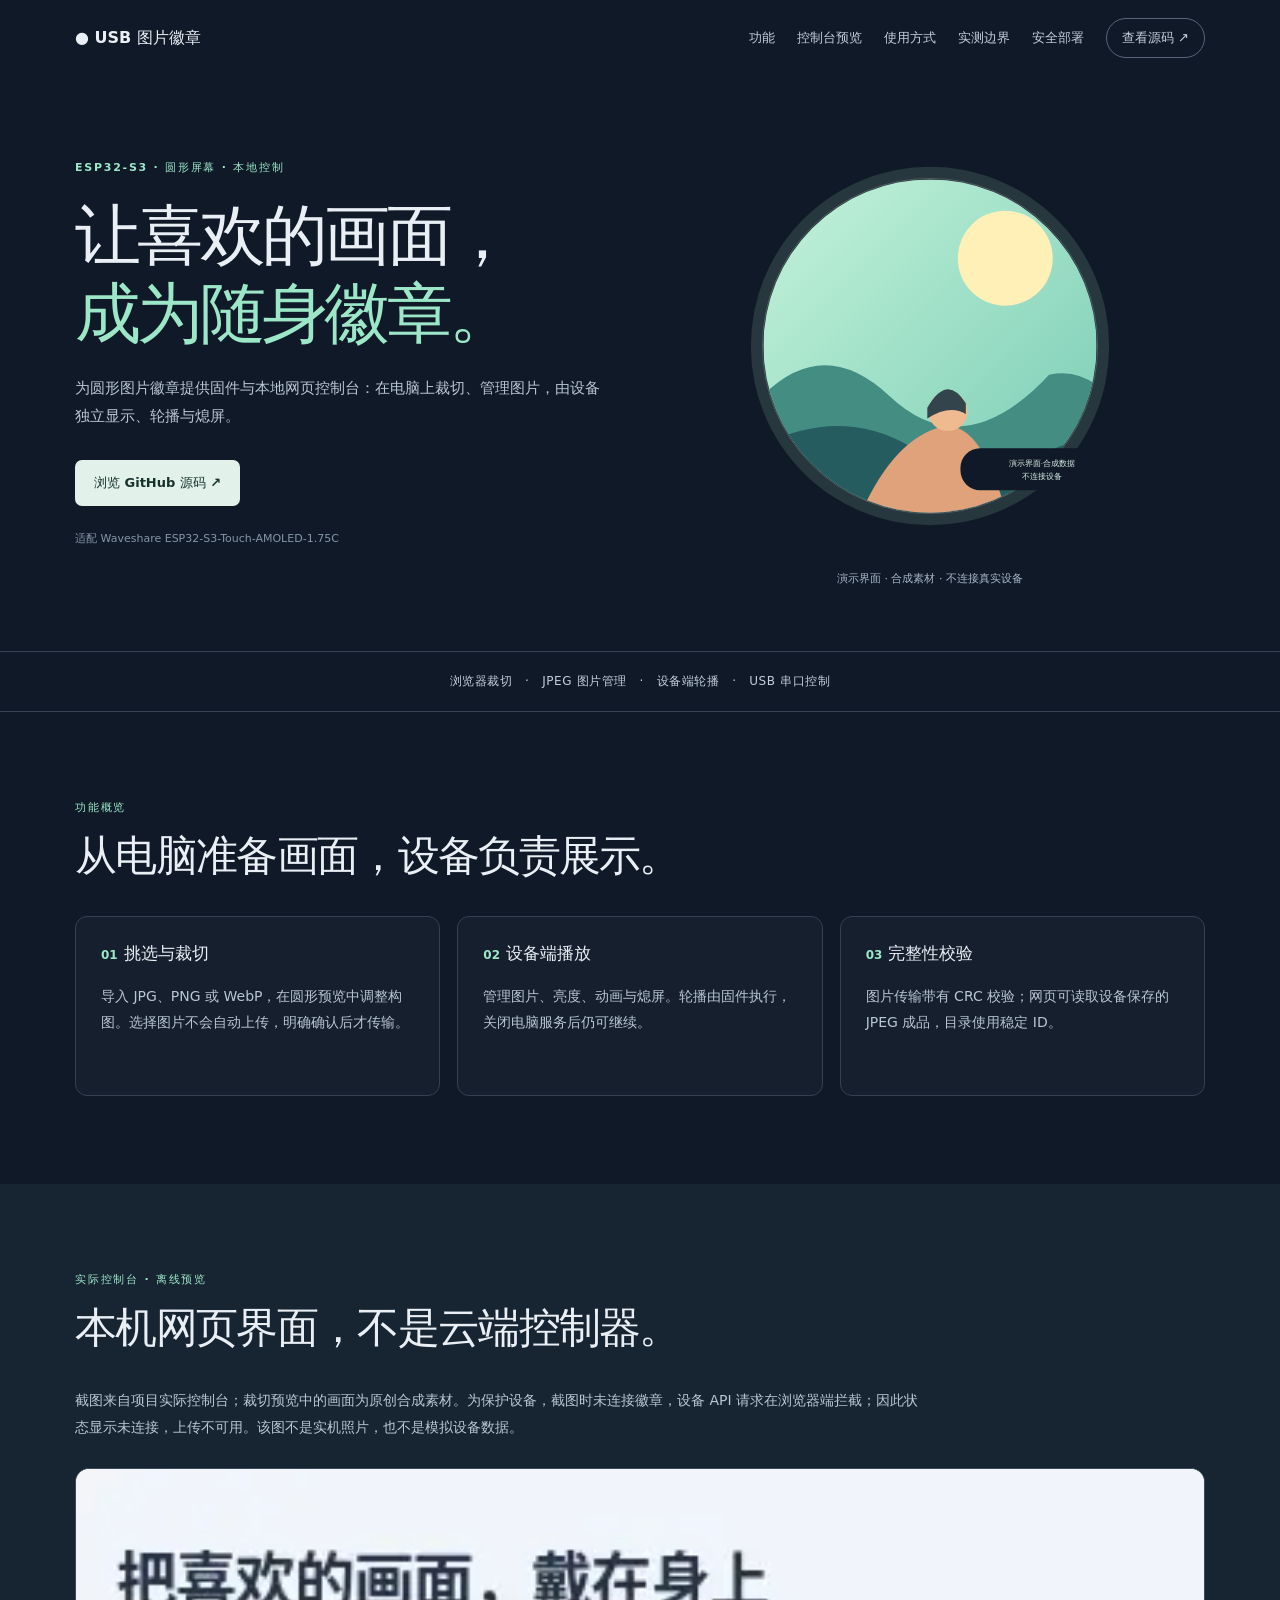
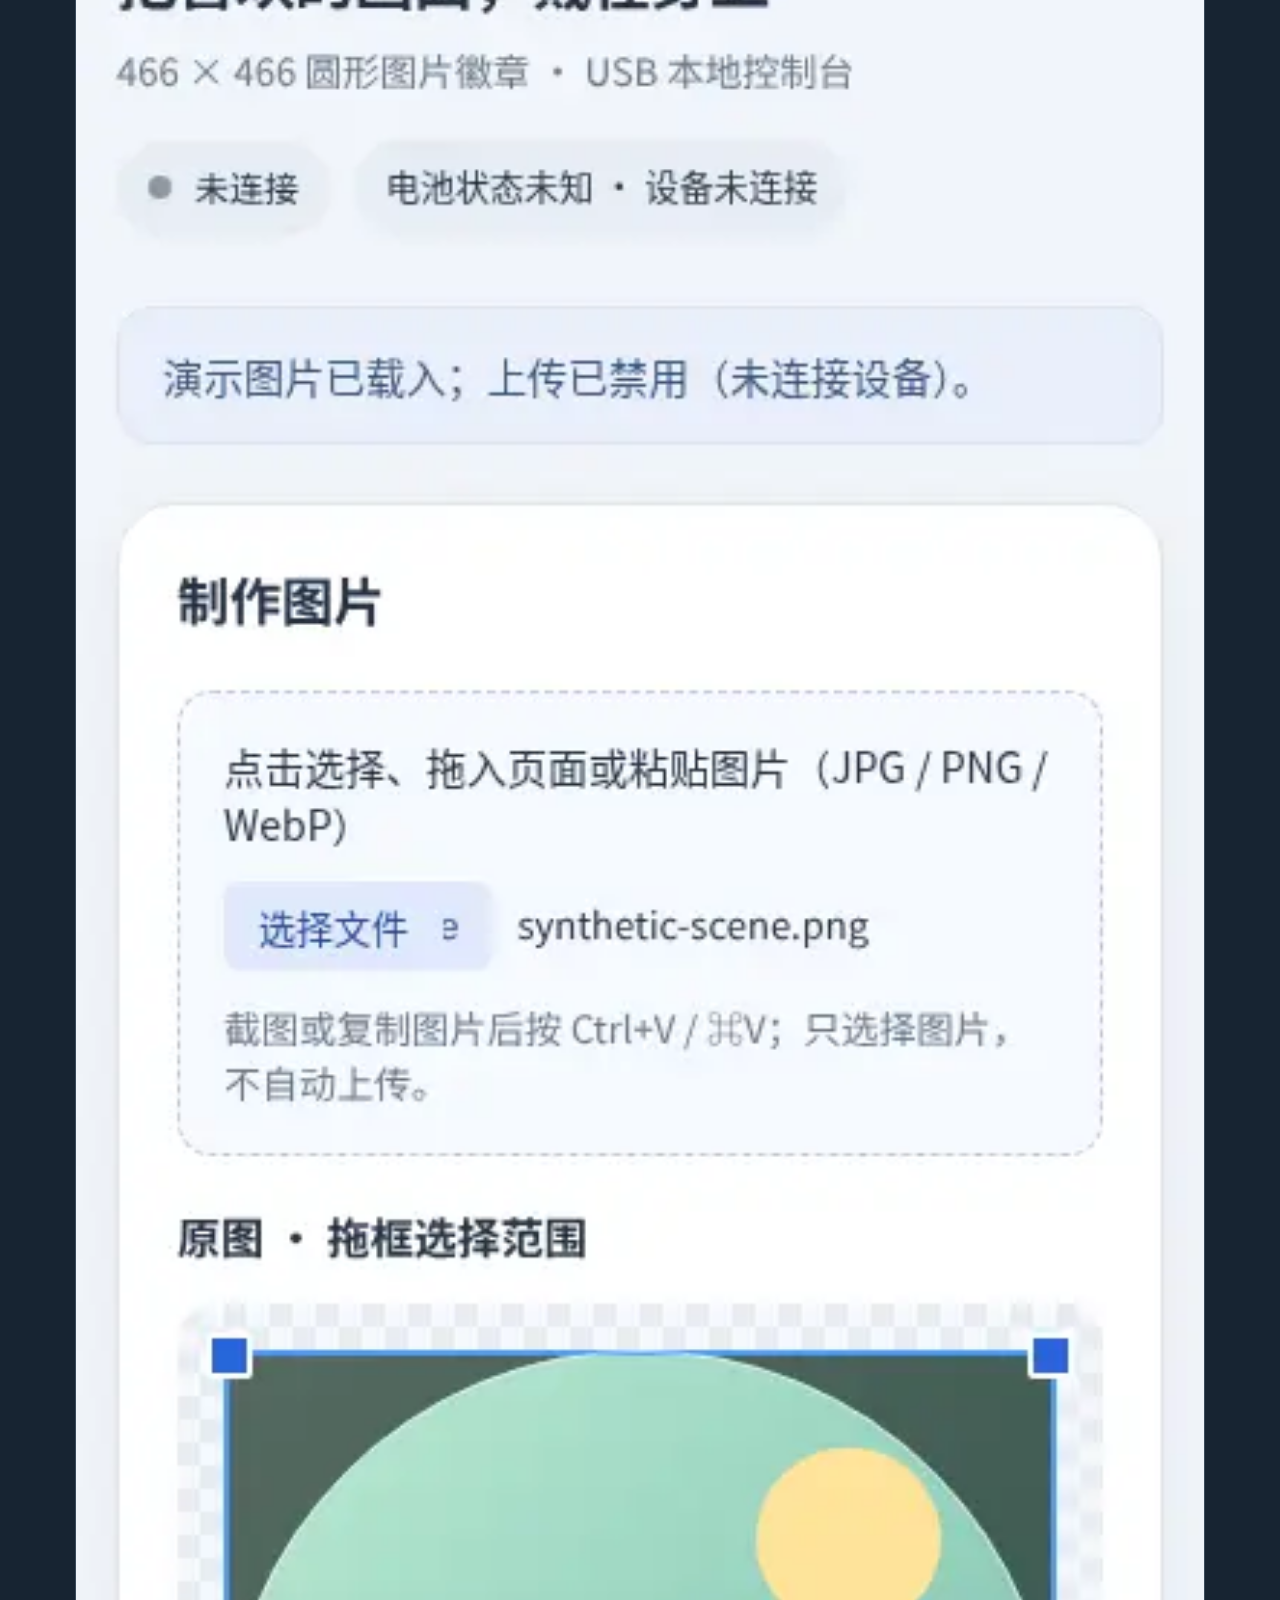
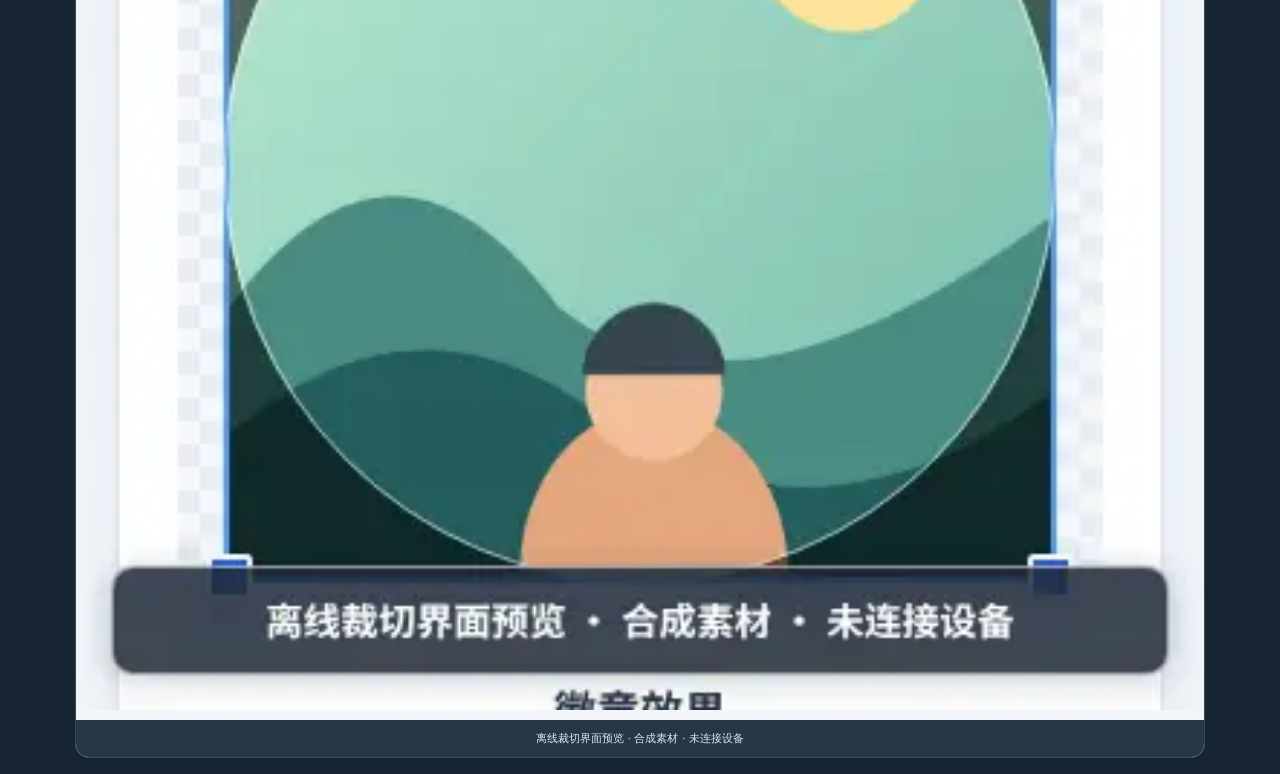
==== docs/index.html @ b83c2988 "发布 JPEG 图片徽章与中文项目主页" ====
<!doctype html>
<html lang="zh-CN">
<head>
  <meta charset="utf-8">
  <meta name="viewport" content="width=device-width, initial-scale=1">
  <meta name="theme-color" content="#101927">
  <meta name="description" content="USB 图片徽章：ESP32-S3 圆形图片徽章固件与本地网页控制台。">
  <title>USB 图片徽章｜本地控制，随身展示</title>
  <link rel="icon" href="assets/showcase.svg" type="image/svg+xml">
  <link rel="stylesheet" href="assets/site.css">
</head>
<body>
  <header class="topbar">
    <a class="brand" href="#top">● USB 图片徽章</a>
    <nav aria-label="主导航">
      <a href="#features">功能</a>
      <a href="#console">控制台预览</a>
      <a href="#how">使用方式</a>
      <a href="#limits">实测边界</a>
      <a href="#safe">安全部署</a>
      <a class="repo-link" href="https://github.com/ocean-sudo/electronic-badge">查看源码 ↗</a>
    </nav>
  </header>

  <main id="top">
    <section class="hero">
      <div class="hero-copy">
        <p class="eyebrow">ESP32-S3 · 圆形屏幕 · 本地控制</p>
        <h1>让喜欢的画面，<br><em>成为随身徽章。</em></h1>
        <p class="lede">为圆形图片徽章提供固件与本地网页控制台：在电脑上裁切、管理图片，由设备独立显示、轮播与熄屏。</p>
        <a class="button" href="https://github.com/ocean-sudo/electronic-badge">浏览 GitHub 源码 ↗</a>
        <p class="fine">适配 Waveshare ESP32-S3-Touch-AMOLED-1.75C</p>
      </div>
      <figure class="hero-art">
        <img src="assets/showcase.svg" alt="原创几何合成插画；演示界面，合成素材，不连接真实设备">
        <figcaption>演示界面 · 合成素材 · 不连接真实设备</figcaption>
      </figure>
    </section>

    <div class="ribbon">浏览器裁切　·　JPEG 图片管理　·　设备端轮播　·　USB 串口控制</div>

    <section class="section" id="features">
      <p class="eyebrow">功能概览</p>
      <h2>从电脑准备画面，设备负责展示。</h2>
      <div class="cards">
        <article>
          <h3><span>01</span> 挑选与裁切</h3>
          <p>导入 JPG、PNG 或 WebP，在圆形预览中调整构图。选择图片不会自动上传，明确确认后才传输。</p>
        </article>
        <article>
          <h3><span>02</span> 设备端播放</h3>
          <p>管理图片、亮度、动画与熄屏。轮播由固件执行，关闭电脑服务后仍可继续。</p>
        </article>
        <article>
          <h3><span>03</span> 完整性校验</h3>
          <p>图片传输带有 CRC 校验；网页可读取设备保存的 JPEG 成品，目录使用稳定 ID。</p>
        </article>
      </div>
    </section>

    <section class="section console-section" id="console">
      <p class="eyebrow">实际控制台 · 离线预览</p>
      <h2>本机网页界面，不是云端控制器。</h2>
      <p class="section-copy">截图来自项目实际控制台；裁切预览中的画面为原创合成素材。为保护设备，截图时未连接徽章，设备 API 请求在浏览器端拦截；因此状态显示未连接，上传不可用。该图不是实机照片，也不是模拟设备数据。</p>
      <figure class="console-shot">
        <picture>
          <source media="(max-width: 620px)" srcset="assets/console-mobile.webp">
          <img src="assets/console-desktop.webp" alt="项目实际网页控制台的合成图片裁切界面；离线演示、未连接设备" loading="lazy">
        </picture>
        <figcaption>离线裁切界面预览 · 合成素材 · 未连接设备</figcaption>
      </figure>
      <div class="shot-links">
        <a href="assets/console-desktop.webp">查看桌面截图</a>
        <a href="assets/console-mobile.webp">查看手机截图</a>
      </div>
    </section>

    <section class="section how" id="how">
      <div>
        <p class="eyebrow">本地运行</p>
        <h2>控制服务在你的电脑上。</h2>
        <p>图片处理与 USB 串口服务只在用户本机运行。GitHub Pages 是静态项目介绍，不连接徽章，也不提供在线控制台。</p>
        <ol>
          <li>安装 Python 依赖并连接 USB</li>
          <li>在本机启动服务并打开网页</li>
          <li>裁切图片，确认后上传到徽章</li>
        </ol>
      </div>
      <figure>
        <img src="assets/architecture.svg" alt="本机浏览器通过 Python USB 串口服务连接图片徽章的结构图" loading="lazy">
        <figcaption>控制链路留在本机；项目介绍页不接入设备。</figcaption>
      </figure>
    </section>

    <section class="section limits" id="limits">
      <p class="eyebrow">实测与边界</p>
      <h2>说明能力，也说明限制。</h2>
      <div class="stats">
        <div><strong>466 × 466</strong><span>JPEG 成品画布</span></div>
        <div><strong>0.85</strong><span>浏览器 Canvas 编码质量参数</span></div>
        <div><strong>228–284 ms</strong><span>42 张自然照片解码路径实测</span></div>
      </div>
      <p>设备用 ESP32-S3 ROM 软件 TJpgDec 解码 JPEG。WebP 输入由浏览器转码，不由设备解码。解码测量含文件读取、CRC 校验及 RGB 转换；会随图片和 I/O 变化，不是性能保证。</p>
    </section>

    <section class="section safe" id="safe">
      <div>
        <p class="eyebrow">安全地开始</p>
        <h2>推荐 AI 辅助部署，<br>而非一键刷机。</h2>
        <p>仓库提供可复制的提示词与手动步骤。先逐条审阅命令；已有设备升级仅写应用分区，保留文件系统和设备设置。</p>
      </div>
      <aside class="safe-card">
        <p>✓ 默认只监听本机回环地址</p>
        <p>✓ 服务没有登录认证，不要公开暴露</p>
        <p>✓ 旧 v1 图片需在升级前导出、备份并转换</p>
        <a href="https://github.com/ocean-sudo/electronic-badge#ai-deployment">查看 AI 部署与迁移说明 →</a>
      </aside>
    </section>
  </main>

  <footer class="footer">
    <a class="brand" href="#top">● USB 图片徽章</a>
    <span>合成演示素材 · 不含设备照片</span>
    <a href="https://github.com/ocean-sudo/electronic-badge">GitHub 项目仓库 ↗</a>
    <a href="assets/homepage-desktop.webp">桌面主页截图</a>
    <a href="assets/homepage-mobile.webp">手机主页截图</a>
  </footer>
</body>
</html>
---- docs/assets/site.css ----
:root {
  color-scheme: dark;
  font-family: system-ui, -apple-system, "Noto Sans CJK SC", "Microsoft YaHei", sans-serif;
  color: #e9eff5;
  background: #101927;
  font-synthesis: none;
  --mint: #9ce7c8;
  --muted: #b9c6d3;
  --line: #344153;
  --panel: #151f2d;
}

* { box-sizing: border-box; }
html { scroll-behavior: smooth; }
body { margin: 0; }
a { color: inherit; text-decoration: none; }
figure { margin: 0; }
img { display: block; max-width: 100%; }

.topbar {
  max-width: 1180px;
  min-height: 76px;
  margin: auto;
  padding: 16px 25px;
  display: flex;
  align-items: center;
  justify-content: space-between;
  gap: 20px;
}
.brand { font-weight: 750; white-space: nowrap; }
.topbar nav { display: flex; align-items: center; gap: 22px; color: #c3cfdb; font-size: 13px; }
.repo-link { border: 1px solid #586579; border-radius: 30px; padding: 10px 15px; white-space: nowrap; }

.hero {
  max-width: 1180px;
  min-height: 490px;
  margin: auto;
  padding: 55px 25px 65px;
  display: grid;
  grid-template-columns: 1fr 1fr;
  align-items: center;
  gap: 30px;
}
.eyebrow { margin: 0; color: var(--mint); font-size: 11px; font-weight: 700; letter-spacing: .16em; }
.hero h1 { margin: 22px 0; font-size: clamp(42px, 5.5vw, 66px); line-height: 1.17; letter-spacing: -.055em; }
.hero h1 em { color: var(--mint); font-style: normal; }
.hero .lede { max-width: 530px; color: var(--muted); font-size: 15px; line-height: 1.9; }
.button { display: inline-block; margin: 14px 0; padding: 14px 19px; border-radius: 7px; background: #e2f1e9; color: #17332d; font-size: 13px; font-weight: 700; }
.fine { color: #8595a8; font-size: 11px; }
.hero-art { text-align: center; }
.hero-art img { width: min(100%, 430px); margin: auto; }
figcaption { margin-top: 10px; color: #a7b7c7; font-size: 11px; text-align: center; }

.ribbon { border-block: 1px solid var(--line); padding: 21px 10px; color: #c1cfdb; font-size: 12px; letter-spacing: .05em; text-align: center; }
.section { max-width: 1180px; margin: auto; padding: 88px 25px; }
.section h2 { margin: 14px 0 32px; font-size: clamp(30px, 3.5vw, 42px); line-height: 1.3; letter-spacing: -.04em; }
.section p:not(.eyebrow) { color: var(--muted); font-size: 14px; line-height: 1.9; }
.cards { display: grid; grid-template-columns: repeat(3, 1fr); gap: 17px; }
.cards article { min-height: 180px; padding: 25px; border: 1px solid var(--line); border-radius: 12px; background: var(--panel); }
.cards h3 { margin: 0 0 18px; font-size: 17px; }
.cards h3 span { color: var(--mint); font-size: 12px; }
.cards p { margin: 0; }

.console-section { max-width: none; padding-inline: max(25px, calc((100% - 1130px) / 2)); background: #172432; }
.section-copy { max-width: 850px; }
.console-shot { margin-top: 28px; overflow: hidden; border: 1px solid #3a4a5a; border-radius: 14px; background: #f2f5fa; }
.console-shot img { width: 100%; height: auto; }
.console-shot figcaption { padding: 11px; color: #dce7ee; background: #263746; }
.shot-links { display: flex; justify-content: center; gap: 24px; margin-top: 16px; color: var(--mint); font-size: 13px; }

.how { display: grid; grid-template-columns: 1fr 1fr; align-items: center; gap: 45px; }
.how figure img { width: 100%; border-radius: 12px; }
.how ol { color: #d4dfe8; font-size: 14px; line-height: 2.3; }
.limits .stats { display: grid; grid-template-columns: repeat(3, 1fr); gap: 12px; }
.stats div { display: grid; gap: 10px; padding: 20px 5px; border-top: 1px solid #556274; }
.stats strong { color: var(--mint); font-size: 26px; }
.stats span { color: #adbdca; font-size: 12px; }
.limits > p:last-child { max-width: 830px; }
.safe { display: grid; grid-template-columns: 1.2fr 1fr; align-items: center; gap: 45px; border-top: 1px solid var(--line); }
.safe-card { padding: 25px; border: 1px solid #35475a; border-radius: 12px; background: #182736; }
.safe-card p { margin: 0 0 10px; }
.safe-card a { display: inline-block; margin-top: 10px; color: var(--mint); font-size: 13px; }
.footer { display: flex; flex-wrap: wrap; justify-content: space-between; gap: 14px; padding: 25px max(25px, calc((100% - 1130px) / 2)); border-top: 1px solid var(--line); color: #aab8c7; font-size: 12px; }

@media (max-width: 760px) {
  .topbar { align-items: flex-start; padding: 17px 18px; }
  .topbar nav { justify-content: flex-end; flex-wrap: wrap; gap: 10px; font-size: 10px; }
  .topbar nav a:nth-child(2), .topbar nav a:nth-child(4) { display: none; }
  .repo-link { padding: 7px 9px; }
  .hero { grid-template-columns: 1fr; gap: 14px; padding: 45px 20px 42px; }
  .hero h1 { font-size: 46px; }
  .hero .lede { font-size: 14px; }
  .hero-art img { max-width: 310px; }
  .ribbon { padding: 14px 7px; font-size: 10px; line-height: 2; }
  .section { padding: 67px 20px; }
  .cards { grid-template-columns: 1fr; }
  .cards article { min-height: 0; }
  .console-section { padding-inline: 20px; }
  .how { grid-template-columns: 1fr; gap: 20px; }
  .limits .stats { grid-template-columns: 1fr; }
  .stats div { padding: 13px 4px; }
  .safe { grid-template-columns: 1fr; gap: 18px; }
  .footer { padding: 23px 18px; }
}
@media (prefers-reduced-motion: reduce) { html { scroll-behavior: auto; } }
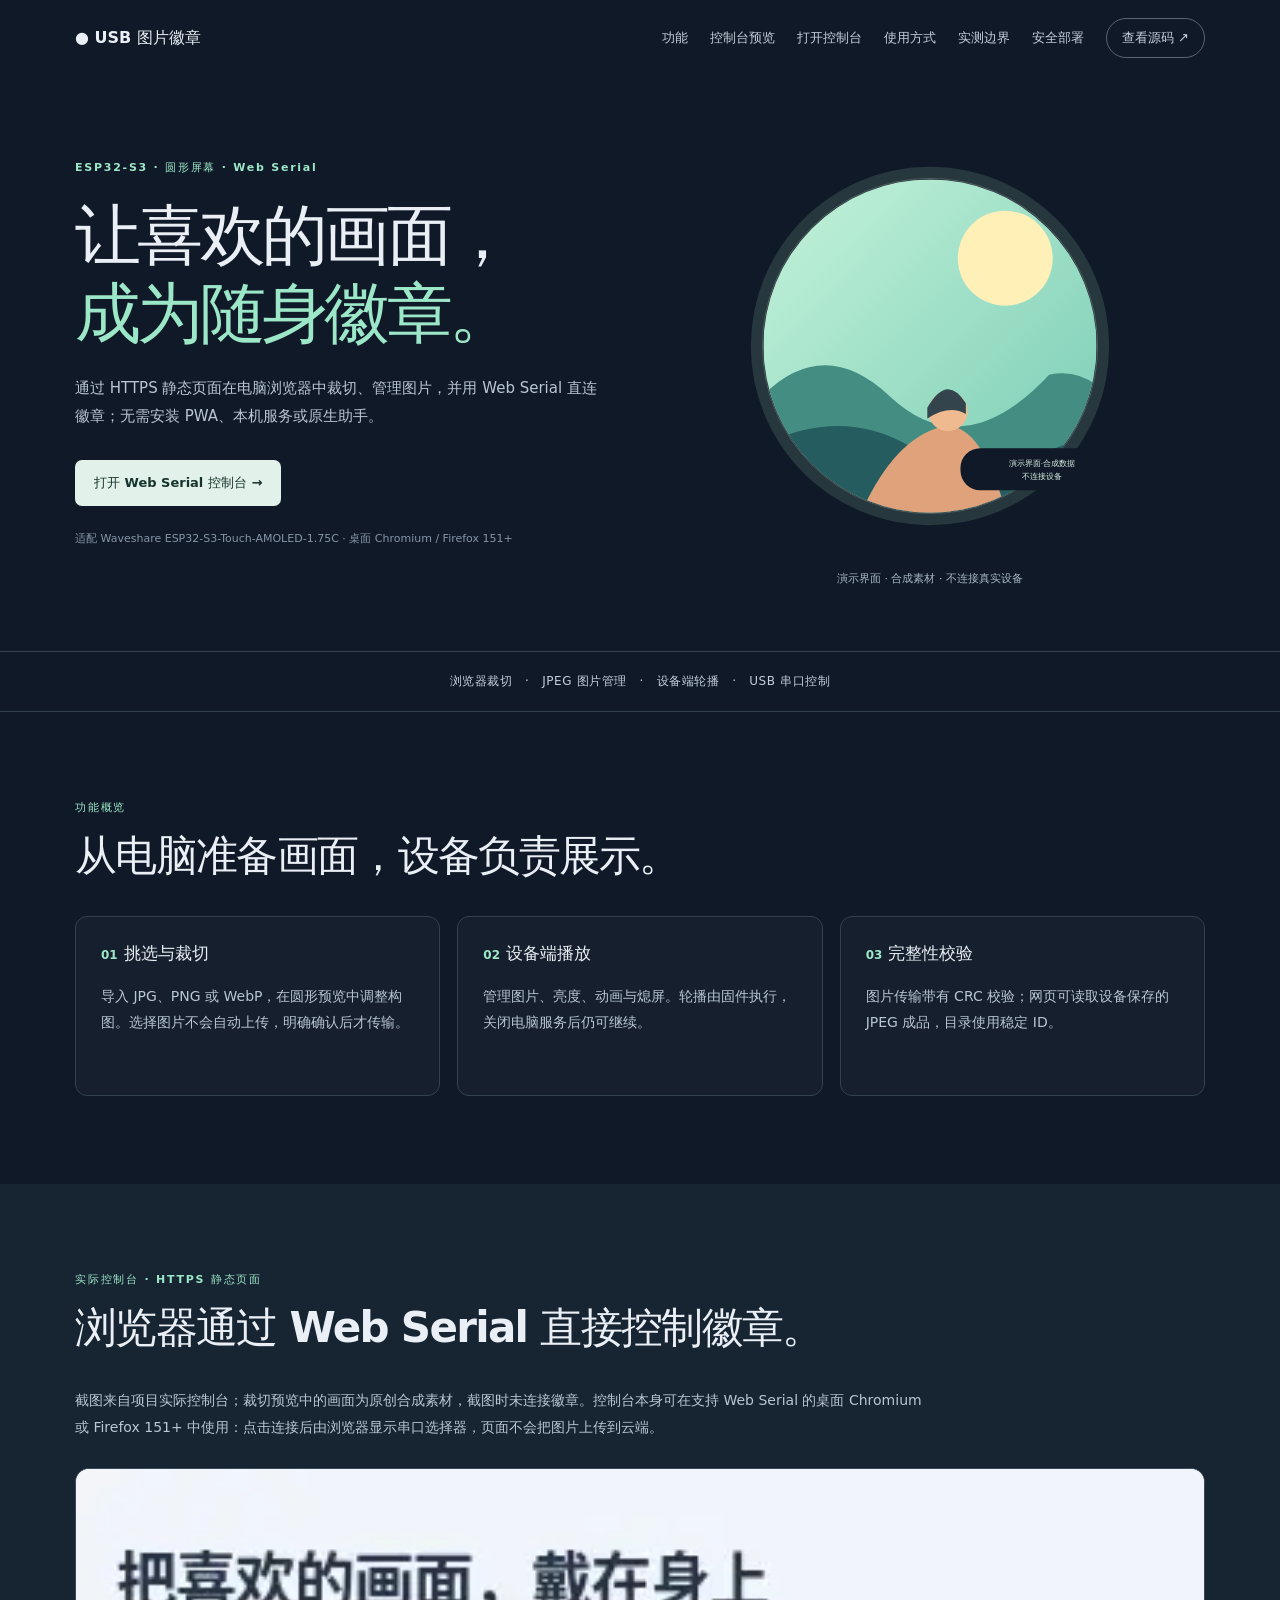
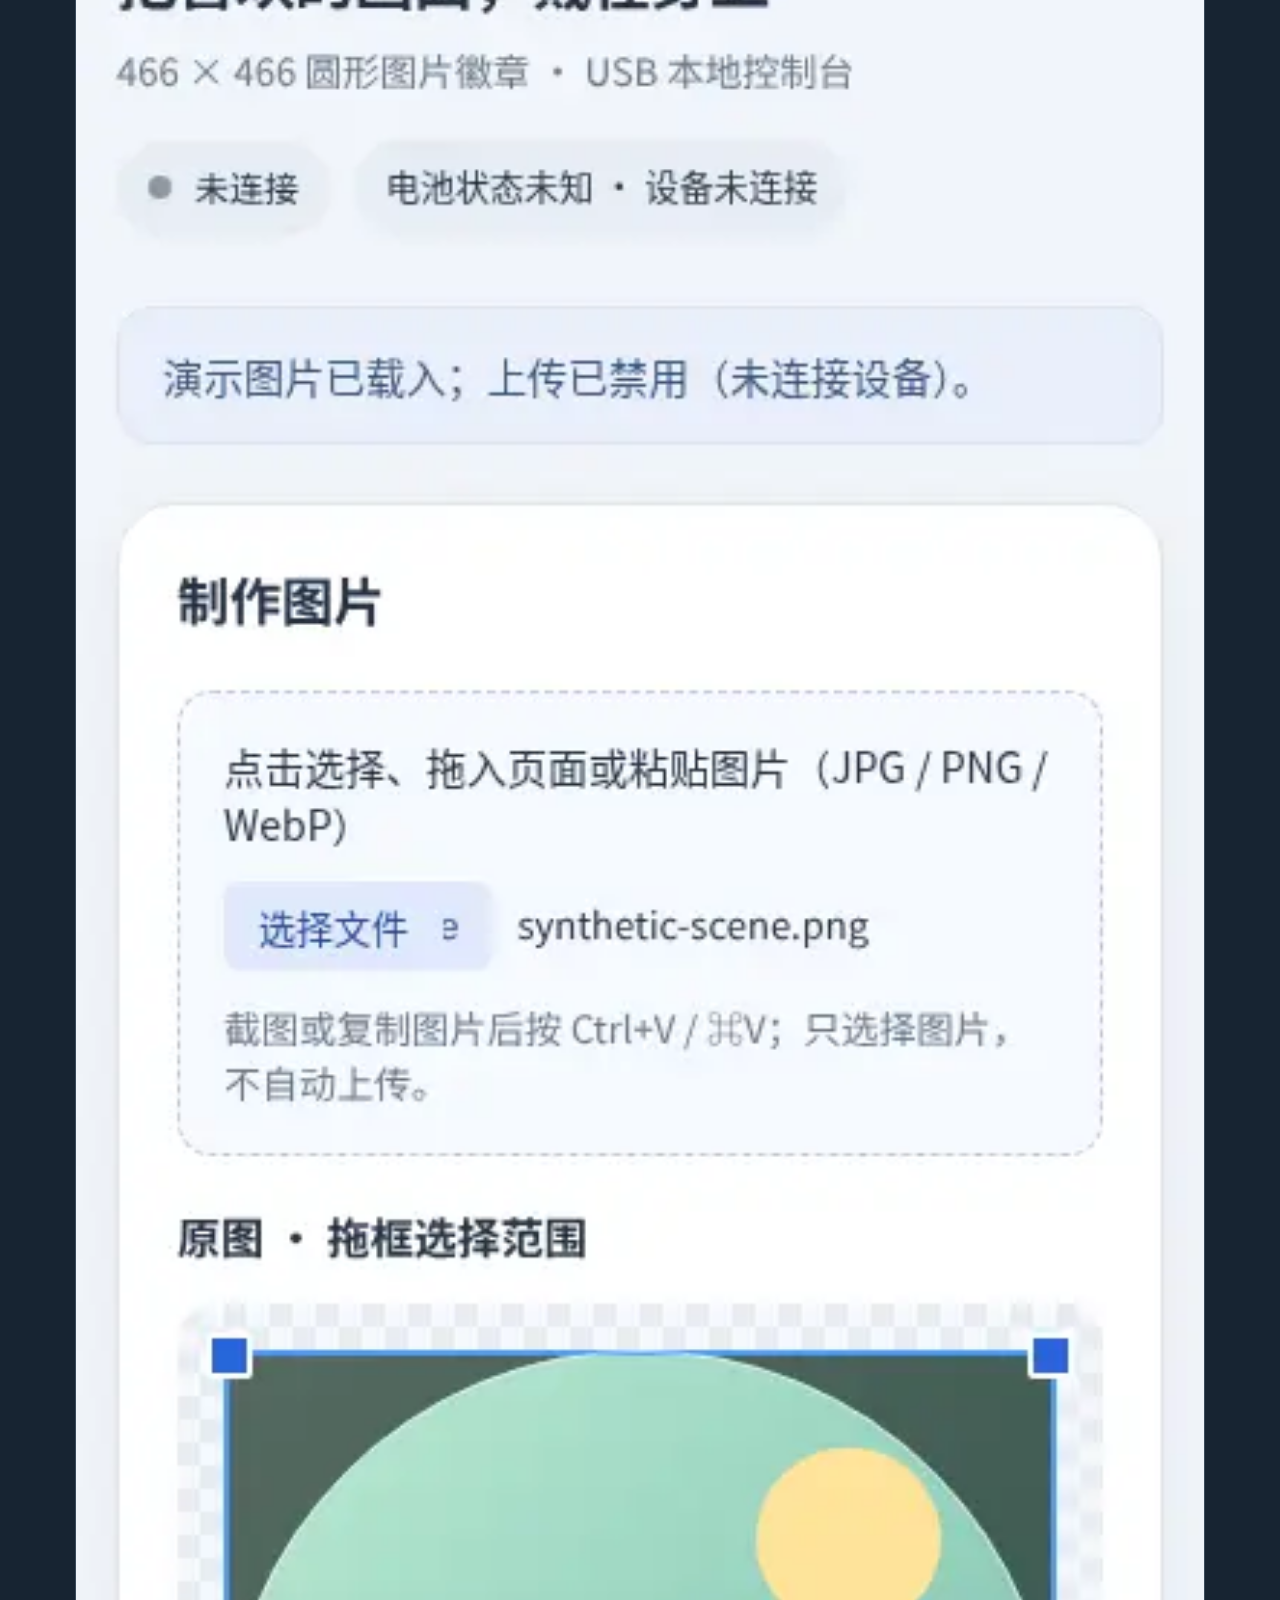
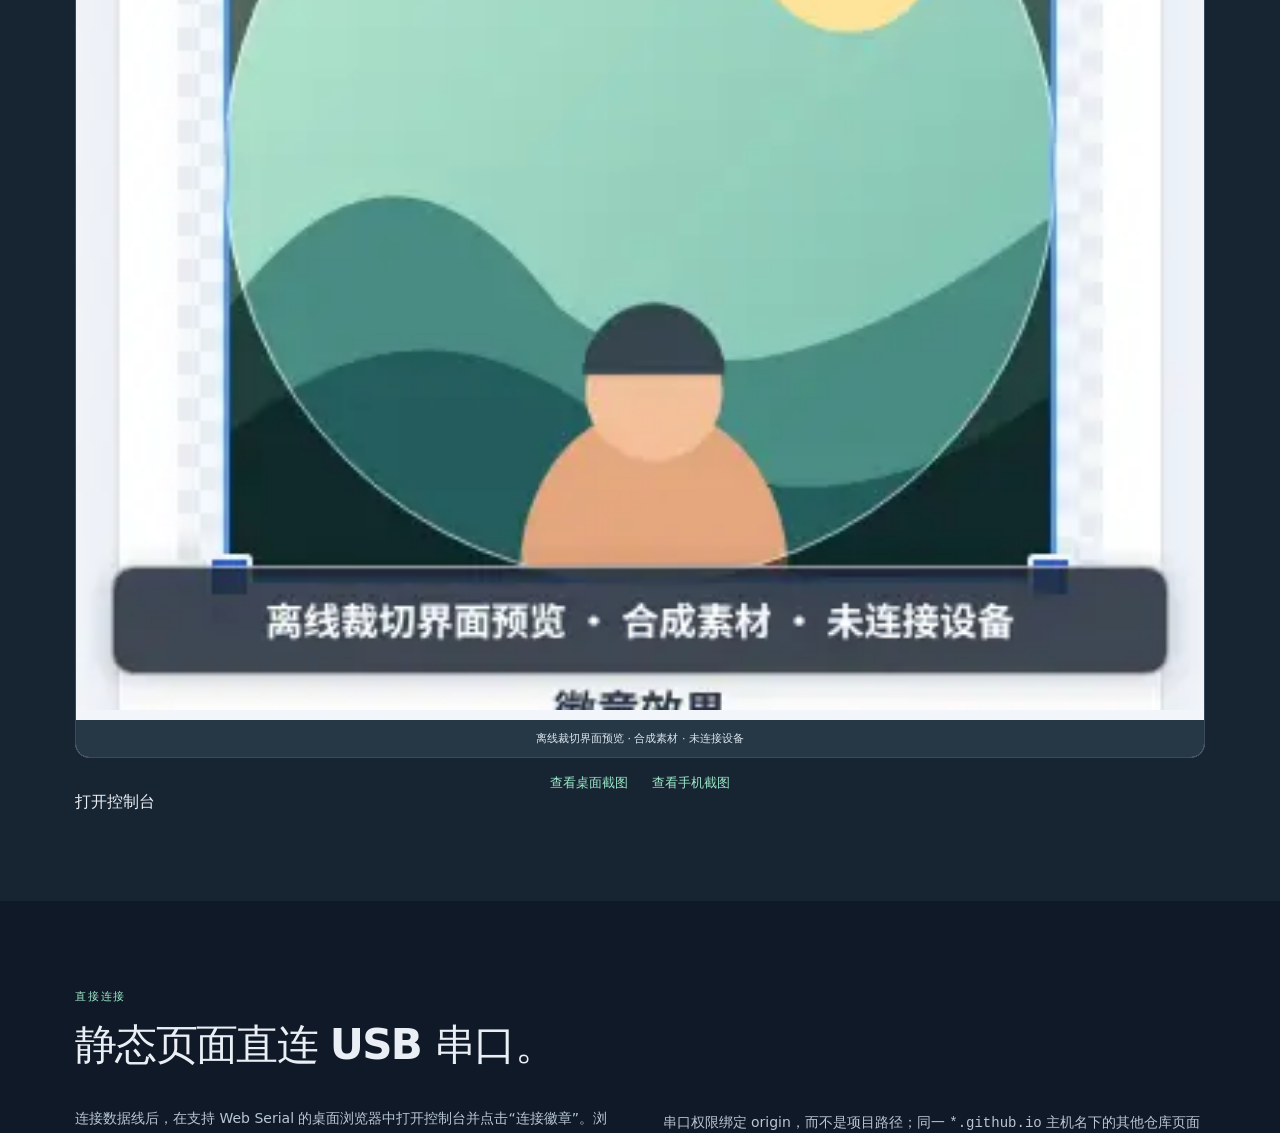
==== commit e4116b73: "docs: document and link Web Serial controller" ====
--- a/docs/index.html
+++ b/docs/index.html
@@ -4,8 +4,8 @@
   <meta charset="utf-8">
   <meta name="viewport" content="width=device-width, initial-scale=1">
   <meta name="theme-color" content="#101927">
-  <meta name="description" content="USB 图片徽章：ESP32-S3 圆形图片徽章固件与本地网页控制台。">
-  <title>USB 图片徽章｜本地控制，随身展示</title>
+  <meta name="description" content="USB 图片徽章：ESP32-S3 圆形图片徽章固件与 Web Serial 控制台。">
+  <title>USB 图片徽章｜浏览器直连，随身展示</title>
   <link rel="icon" href="assets/showcase.svg" type="image/svg+xml">
   <link rel="stylesheet" href="assets/site.css">
 </head>
@@ -15,6 +15,7 @@
     <nav aria-label="主导航">
       <a href="#features">功能</a>
       <a href="#console">控制台预览</a>
+      <a href="console/">打开控制台</a>
       <a href="#how">使用方式</a>
       <a href="#limits">实测边界</a>
       <a href="#safe">安全部署</a>
@@ -25,11 +26,11 @@
   <main id="top">
     <section class="hero">
       <div class="hero-copy">
-        <p class="eyebrow">ESP32-S3 · 圆形屏幕 · 本地控制</p>
+        <p class="eyebrow">ESP32-S3 · 圆形屏幕 · Web Serial</p>
         <h1>让喜欢的画面，<br><em>成为随身徽章。</em></h1>
-        <p class="lede">为圆形图片徽章提供固件与本地网页控制台：在电脑上裁切、管理图片，由设备独立显示、轮播与熄屏。</p>
-        <a class="button" href="https://github.com/ocean-sudo/electronic-badge">浏览 GitHub 源码 ↗</a>
-        <p class="fine">适配 Waveshare ESP32-S3-Touch-AMOLED-1.75C</p>
+        <p class="lede">通过 HTTPS 静态页面在电脑浏览器中裁切、管理图片，并用 Web Serial 直连徽章；无需安装 PWA、本机服务或原生助手。</p>
+        <a class="button" href="console/">打开 Web Serial 控制台 →</a>
+        <p class="fine">适配 Waveshare ESP32-S3-Touch-AMOLED-1.75C · 桌面 Chromium / Firefox 151+</p>
       </div>
       <figure class="hero-art">
         <img src="assets/showcase.svg" alt="原创几何合成插画；演示界面，合成素材，不连接真实设备">
@@ -59,9 +60,9 @@
     </section>
 
     <section class="section console-section" id="console">
-      <p class="eyebrow">实际控制台 · 离线预览</p>
-      <h2>本机网页界面，不是云端控制器。</h2>
-      <p class="section-copy">截图来自项目实际控制台；裁切预览中的画面为原创合成素材。为保护设备，截图时未连接徽章，设备 API 请求在浏览器端拦截；因此状态显示未连接，上传不可用。该图不是实机照片，也不是模拟设备数据。</p>
+      <p class="eyebrow">实际控制台 · HTTPS 静态页面</p>
+      <h2>浏览器通过 Web Serial 直接控制徽章。</h2>
+      <p class="section-copy">截图来自项目实际控制台；裁切预览中的画面为原创合成素材，截图时未连接徽章。控制台本身可在支持 Web Serial 的桌面 Chromium 或 Firefox 151+ 中使用：点击连接后由浏览器显示串口选择器，页面不会把图片上传到云端。</p>
       <figure class="console-shot">
         <picture>
           <source media="(max-width: 620px)" srcset="assets/console-mobile.webp">
@@ -73,22 +74,24 @@
         <a href="assets/console-desktop.webp">查看桌面截图</a>
         <a href="assets/console-mobile.webp">查看手机截图</a>
       </div>
+        <a href="console/">打开控制台</a>
     </section>
 
     <section class="section how" id="how">
       <div>
-        <p class="eyebrow">本地运行</p>
-        <h2>控制服务在你的电脑上。</h2>
-        <p>图片处理与 USB 串口服务只在用户本机运行。GitHub Pages 是静态项目介绍，不连接徽章，也不提供在线控制台。</p>
+        <p class="eyebrow">直接连接</p>
+        <h2>静态页面直连 USB 串口。</h2>
+        <p>连接数据线后，在支持 Web Serial 的桌面浏览器中打开控制台并点击“连接徽章”。浏览器权限选择必须由用户操作触发，不需要 Python 服务、PWA 或本机助手。</p>
         <ol>
-          <li>安装 Python 依赖并连接 USB</li>
-          <li>在本机启动服务并打开网页</li>
-          <li>裁切图片，确认后上传到徽章</li>
+          <li>使用 HTTPS 打开控制台并连接 USB</li>
+          <li>在浏览器设备选择器中选择徽章串口</li>
+          <li>裁切图片，确认后直接传到徽章</li>
         </ol>
       </div>
+        <p>串口权限绑定 origin，而不是项目路径；同一 <code>*.github.io</code> 主机名下的其他仓库页面可能同源并枚举已授权端口。只在信任的站点授权；需要隔离时使用专用自定义子域。</p>
       <figure>
-        <img src="assets/architecture.svg" alt="本机浏览器通过 Python USB 串口服务连接图片徽章的结构图" loading="lazy">
-        <figcaption>控制链路留在本机；项目介绍页不接入设备。</figcaption>
+        <img src="assets/architecture.svg" alt="HTTPS 浏览器页面通过 Web Serial 直接连接图片徽章的结构图" loading="lazy">
+        <figcaption>页面静态托管；图片处理和 USB 数据传输留在浏览器与本机设备之间。</figcaption>
       </figure>
     </section>
 
@@ -110,10 +113,10 @@
         <p>仓库提供可复制的提示词与手动步骤。先逐条审阅命令；已有设备升级仅写应用分区，保留文件系统和设备设置。</p>
       </div>
       <aside class="safe-card">
-        <p>✓ 默认只监听本机回环地址</p>
-        <p>✓ 服务没有登录认证，不要公开暴露</p>
+        <p>✓ 串口选择器必须由用户点击触发</p>
+        <p>✓ 权限按 origin 保存，只授权信任的站点</p>
         <p>✓ 旧 v1 图片需在升级前导出、备份并转换</p>
-        <a href="https://github.com/ocean-sudo/electronic-badge#ai-deployment">查看 AI 部署与迁移说明 →</a>
+        <a href="console/">打开 Web Serial 控制台 →</a>
       </aside>
     </section>
   </main>
@@ -124,6 +127,7 @@
     <a href="https://github.com/ocean-sudo/electronic-badge">GitHub 项目仓库 ↗</a>
     <a href="assets/homepage-desktop.webp">桌面主页截图</a>
     <a href="assets/homepage-mobile.webp">手机主页截图</a>
+    <a href="console/">Web Serial 控制台</a>
   </footer>
 </body>
 </html>
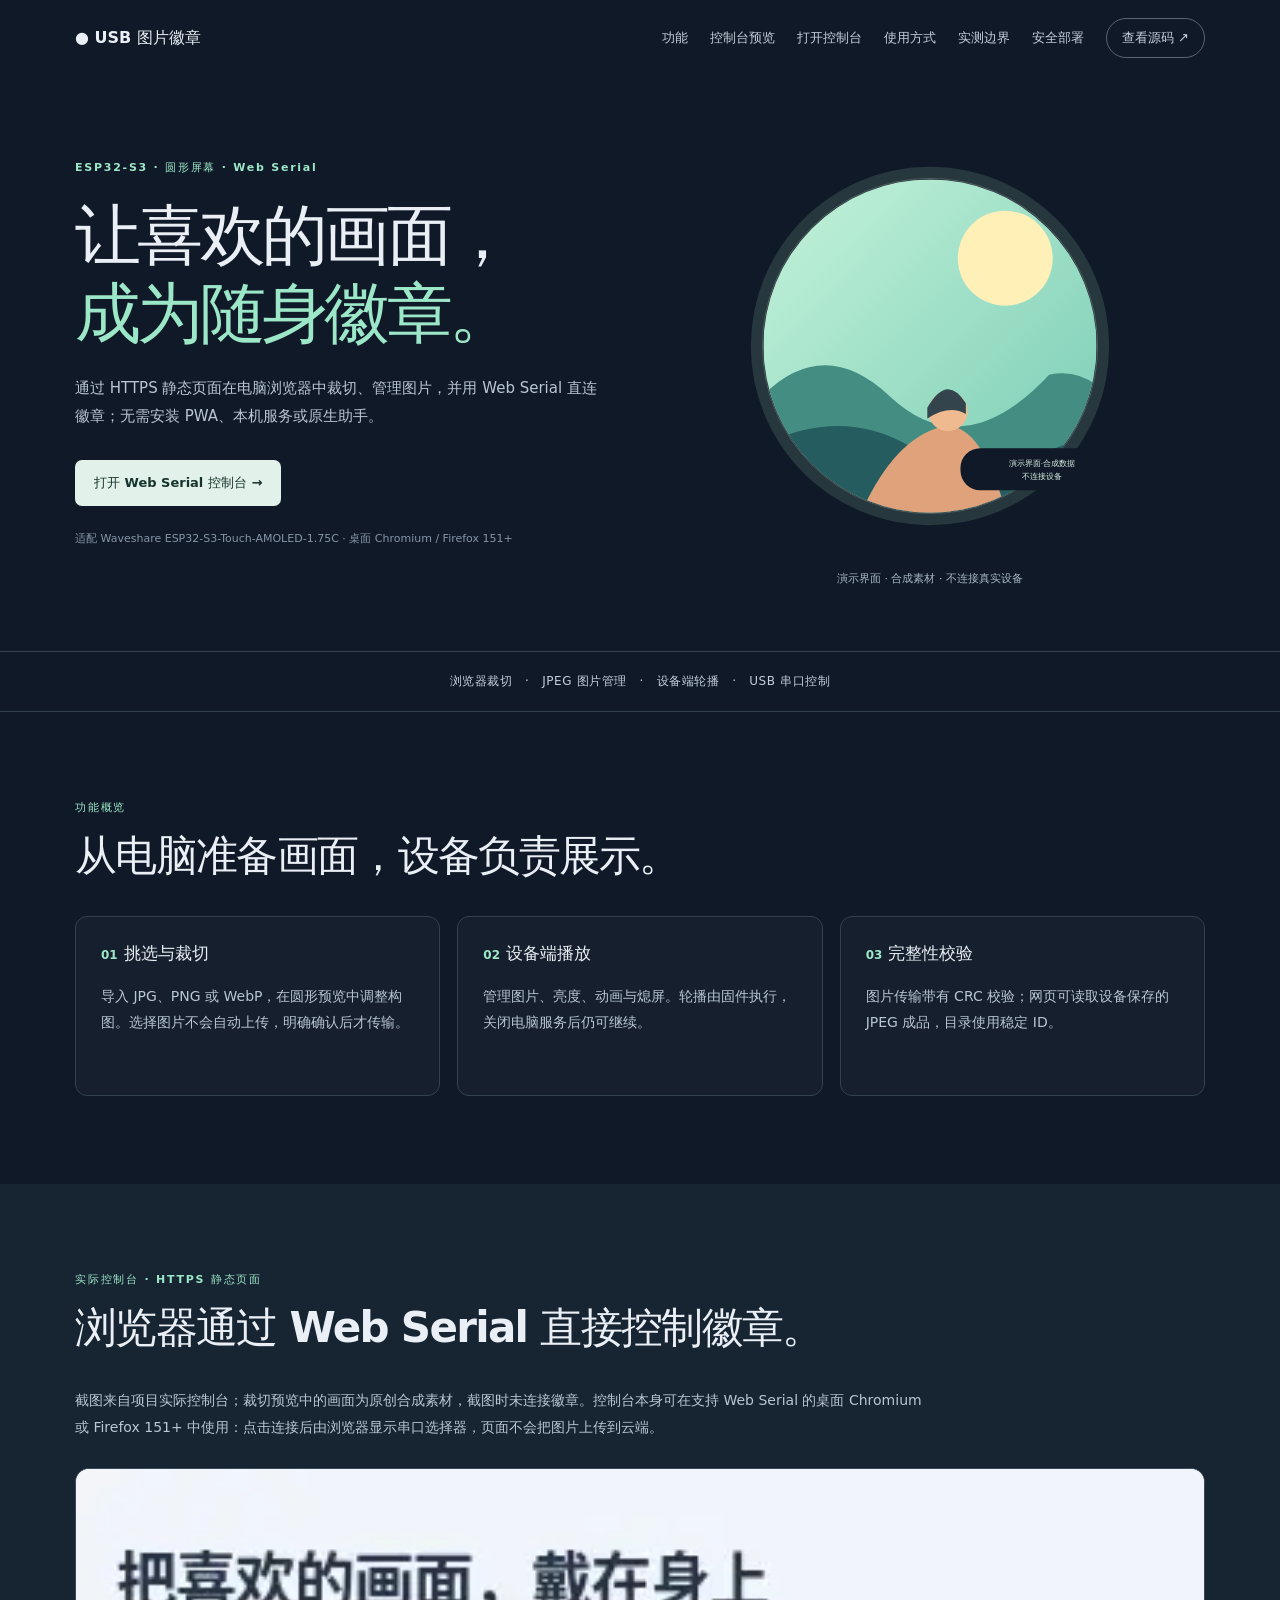
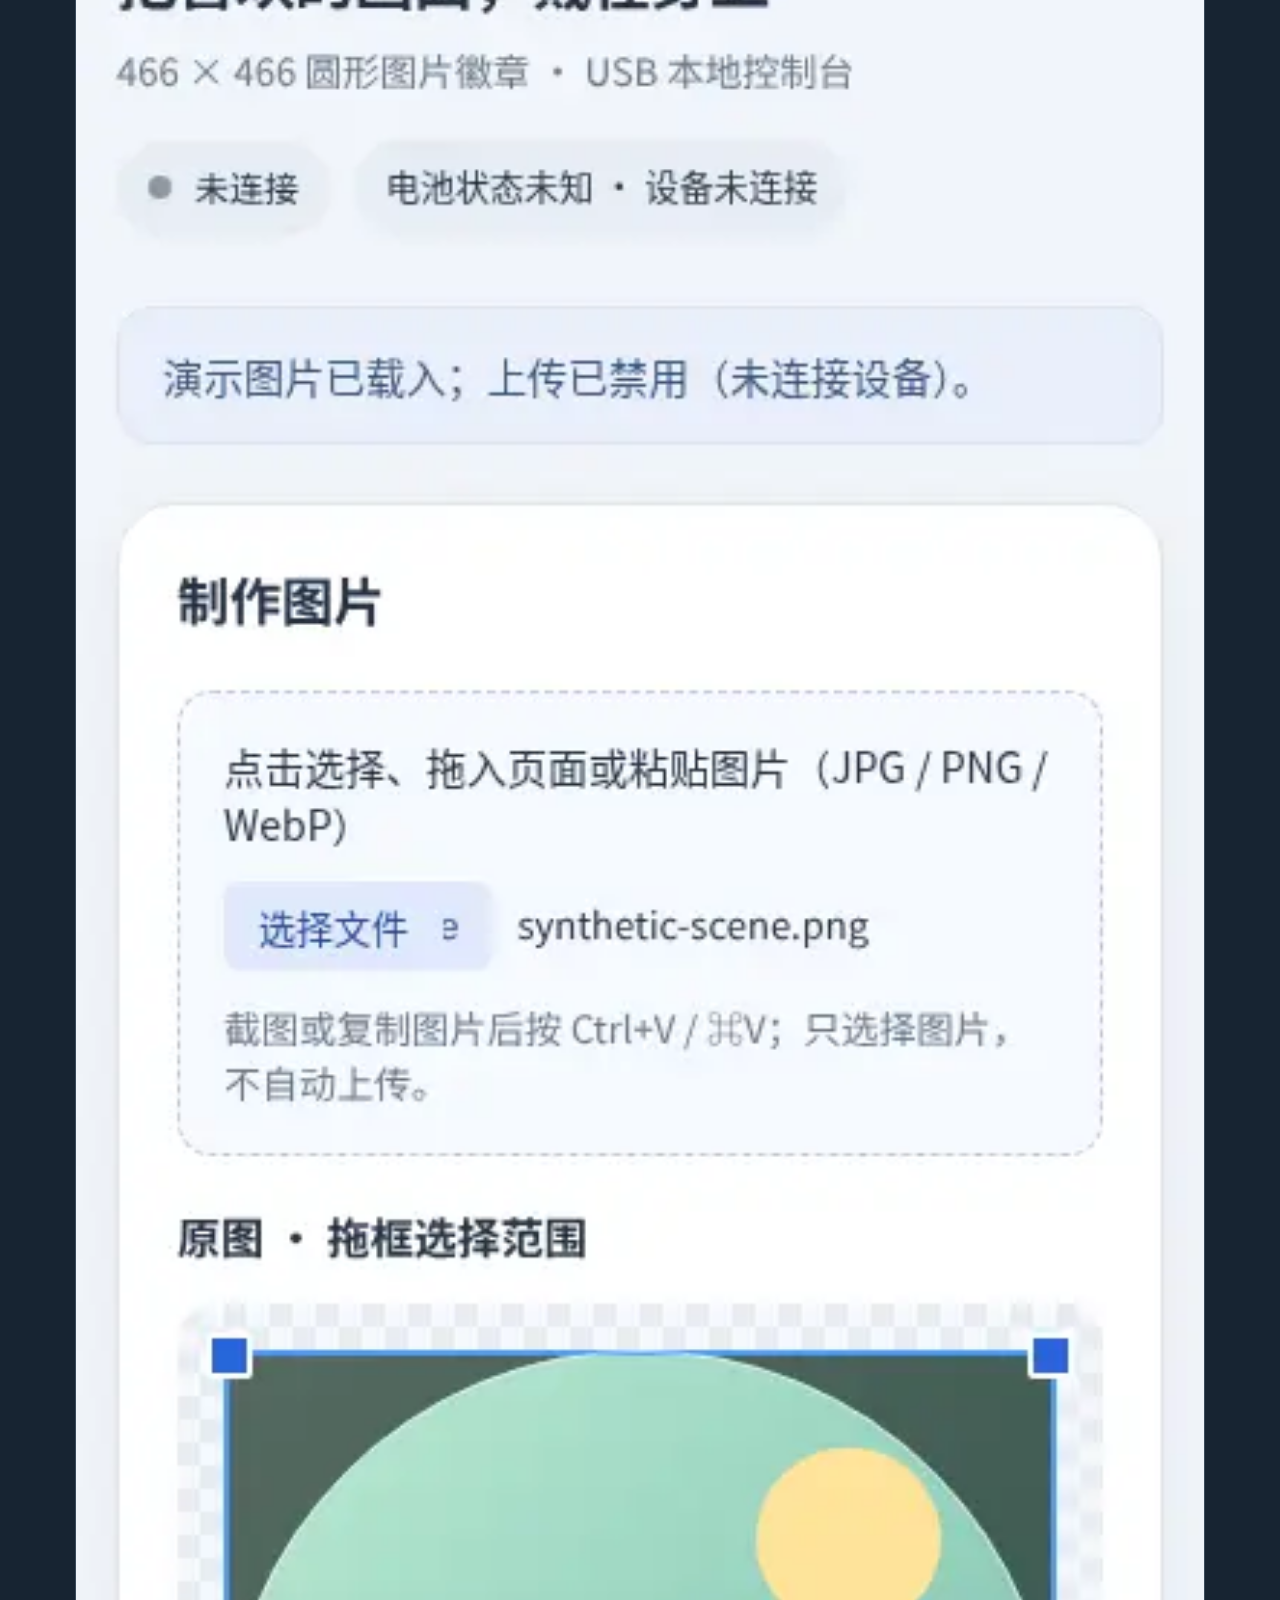
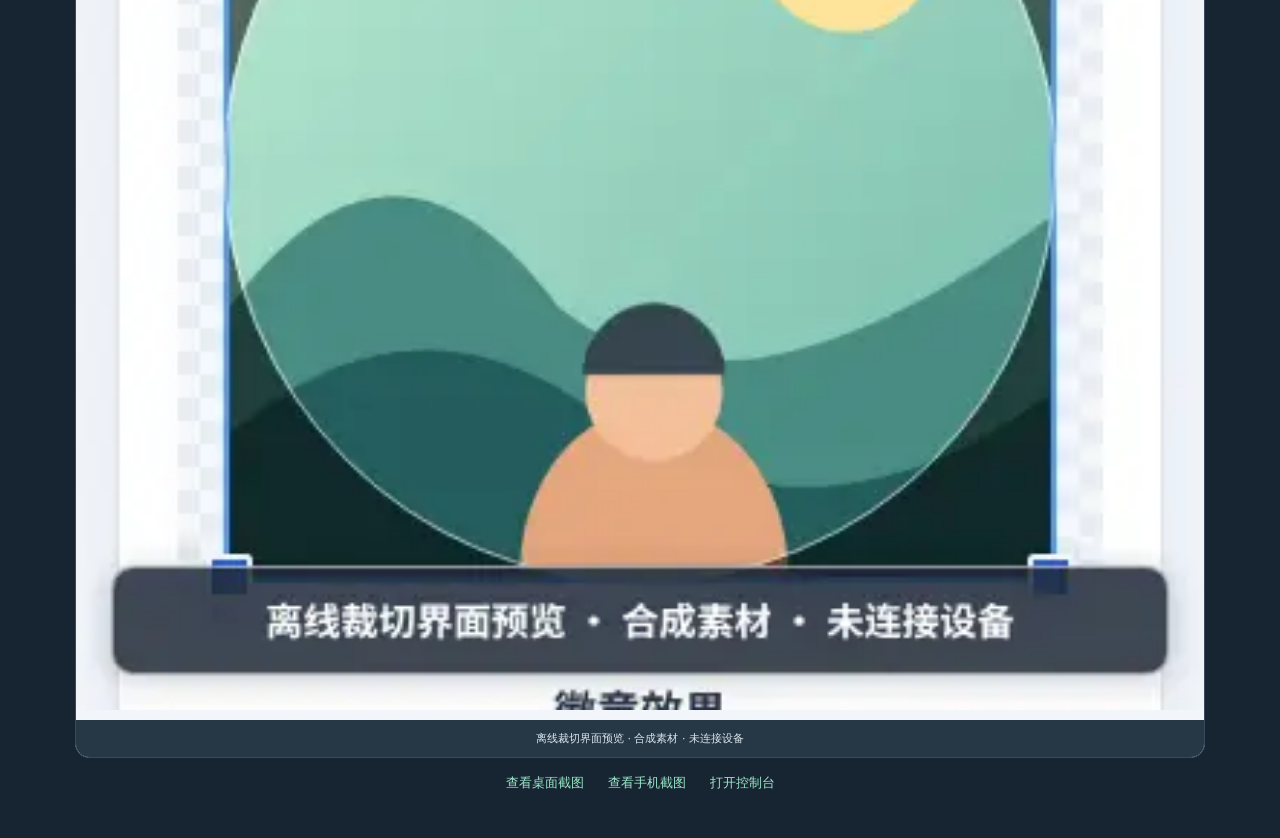
==== commit 41b2bf80: "fix: restore Web Serial landing page structure" ====
--- a/docs/index.html
+++ b/docs/index.html
@@ -73,8 +73,8 @@
       <div class="shot-links">
         <a href="assets/console-desktop.webp">查看桌面截图</a>
         <a href="assets/console-mobile.webp">查看手机截图</a>
+        <a href="console/">打开控制台</a>
       </div>
-        <a href="console/">打开控制台</a>
     </section>
 
     <section class="section how" id="how">
@@ -87,8 +87,8 @@
           <li>在浏览器设备选择器中选择徽章串口</li>
           <li>裁切图片，确认后直接传到徽章</li>
         </ol>
+        <p>串口权限绑定 origin，而不是项目路径；同一 <code>*.github.io</code> 主机名下的其他仓库页面可能同源并枚举已授权端口。只在信任的站点授权；需要隔离时使用专用自定义子域。</p>
       </div>
-        <p>串口权限绑定 origin，而不是项目路径；同一 <code>*.github.io</code> 主机名下的其他仓库页面可能同源并枚举已授权端口。只在信任的站点授权；需要隔离时使用专用自定义子域。</p>
       <figure>
         <img src="assets/architecture.svg" alt="HTTPS 浏览器页面通过 Web Serial 直接连接图片徽章的结构图" loading="lazy">
         <figcaption>页面静态托管；图片处理和 USB 数据传输留在浏览器与本机设备之间。</figcaption>
@@ -125,9 +125,9 @@
     <a class="brand" href="#top">● USB 图片徽章</a>
     <span>合成演示素材 · 不含设备照片</span>
     <a href="https://github.com/ocean-sudo/electronic-badge">GitHub 项目仓库 ↗</a>
+    <a href="console/">Web Serial 控制台</a>
     <a href="assets/homepage-desktop.webp">桌面主页截图</a>
     <a href="assets/homepage-mobile.webp">手机主页截图</a>
-    <a href="console/">Web Serial 控制台</a>
   </footer>
 </body>
 </html>
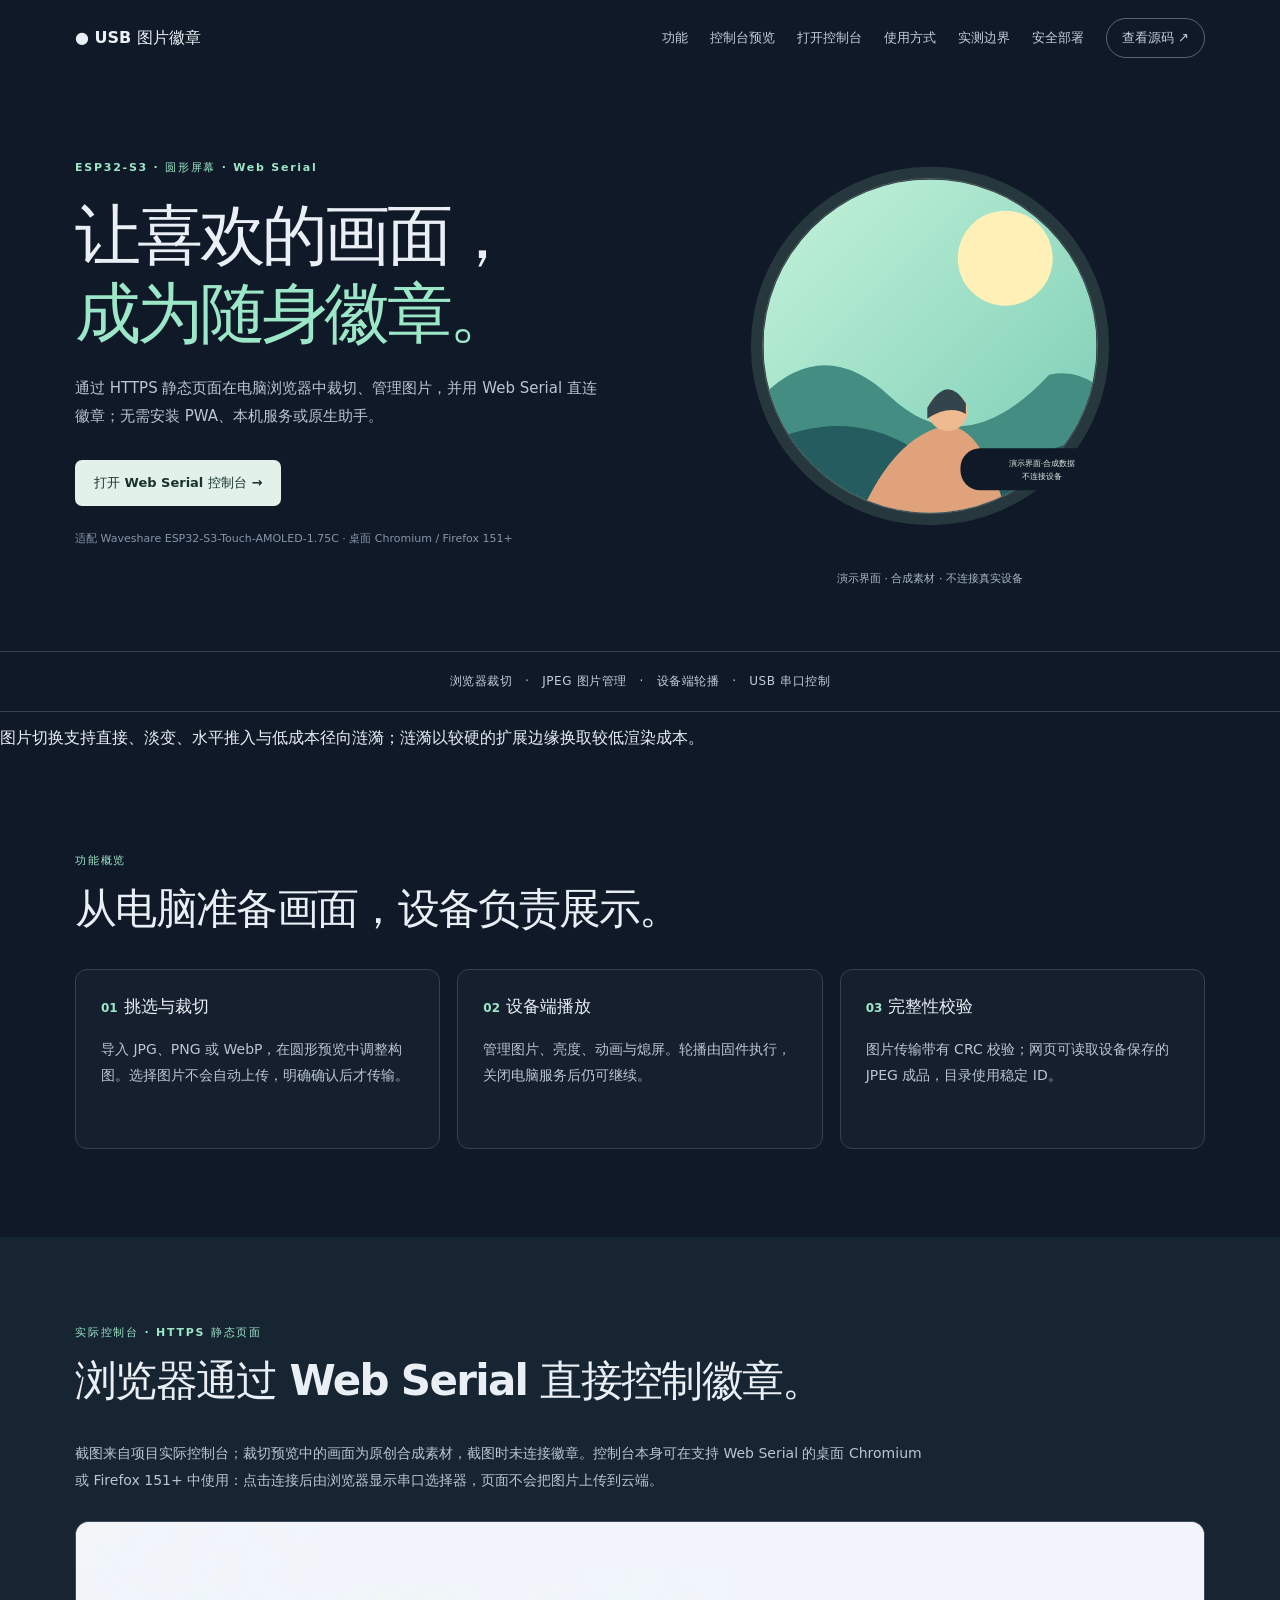
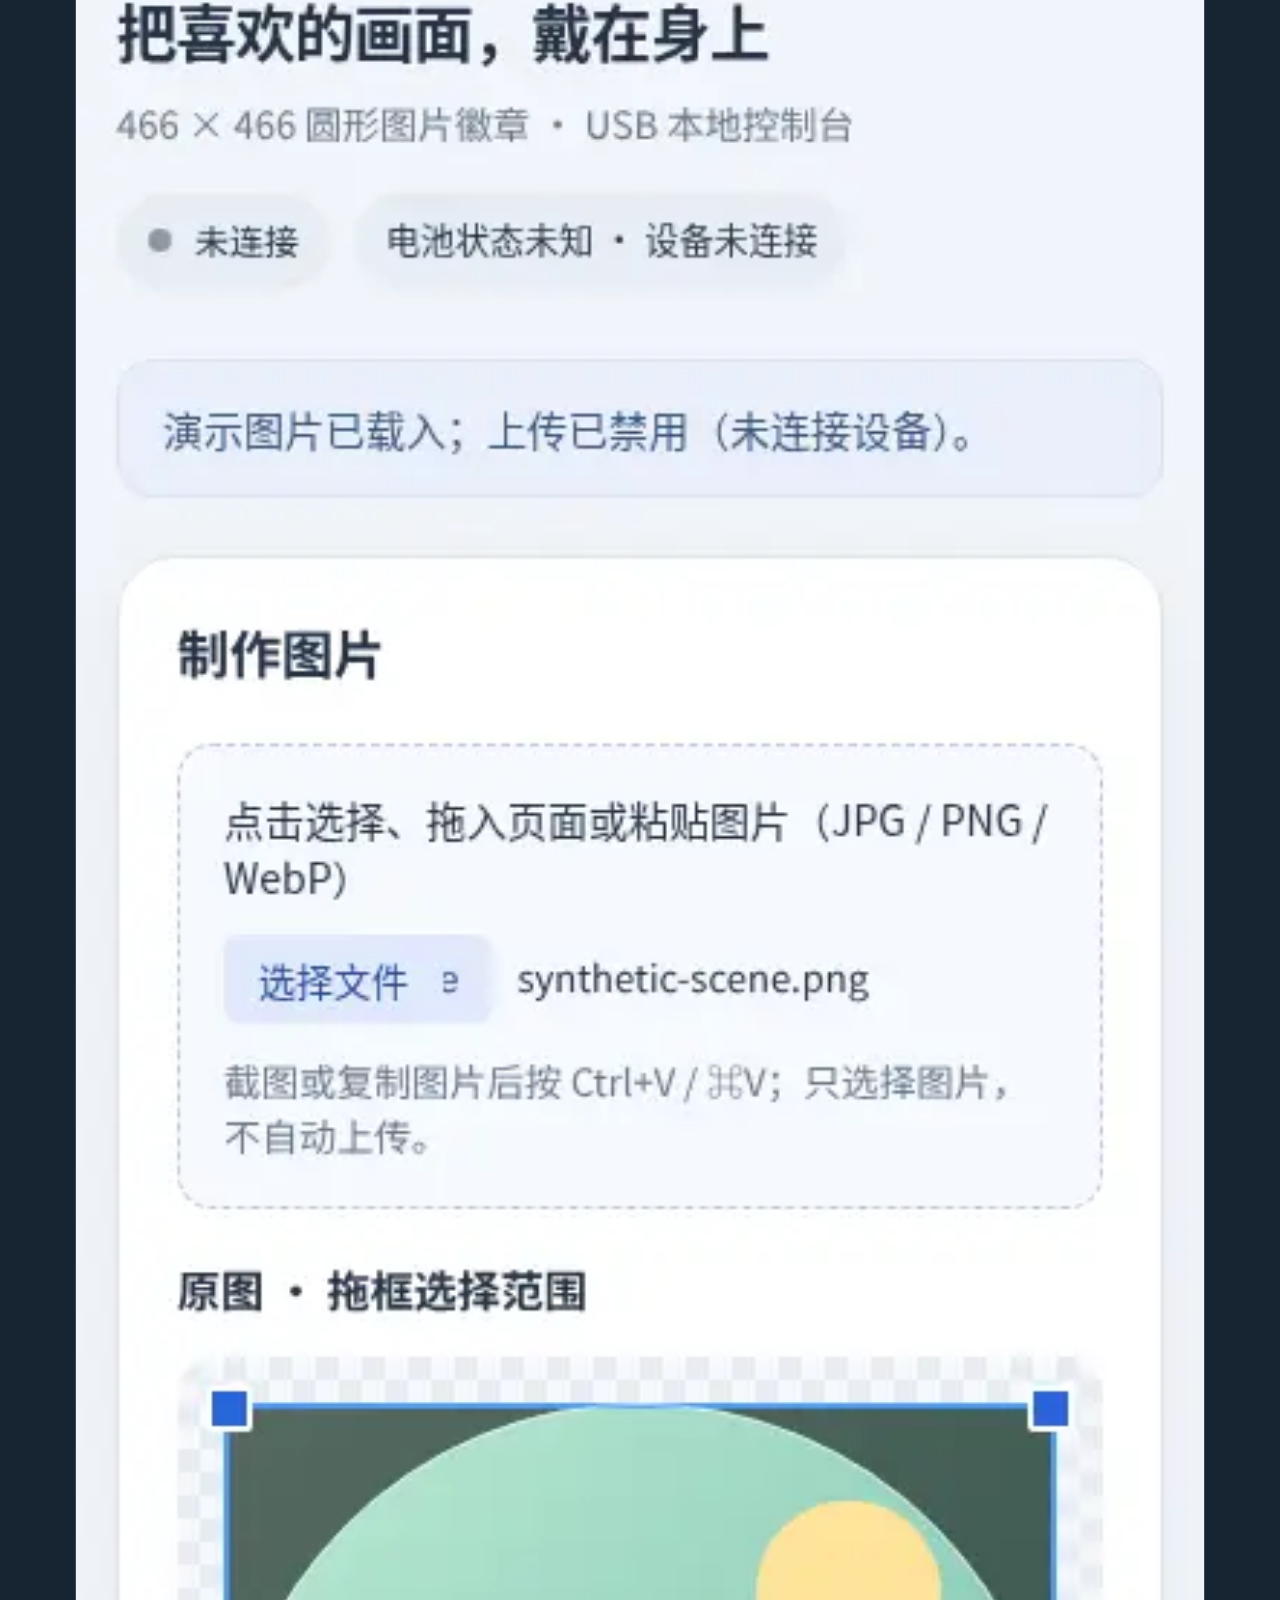
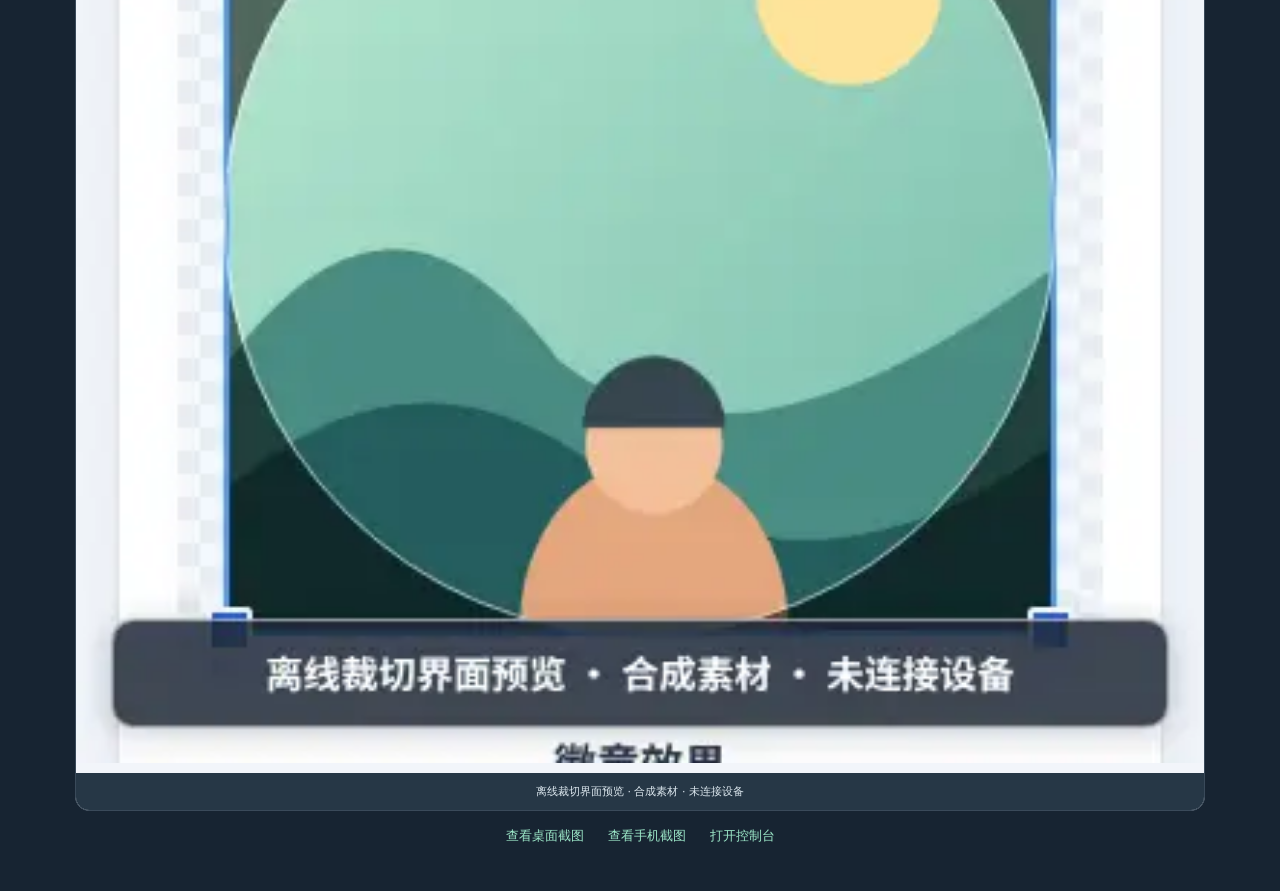
==== commit 528ad1ab: "feat: add radial ripple image transition" ====
--- a/docs/index.html
+++ b/docs/index.html
@@ -39,6 +39,7 @@
     </section>
 
     <div class="ribbon">浏览器裁切　·　JPEG 图片管理　·　设备端轮播　·　USB 串口控制</div>
+    <p class="section-lead">图片切换支持直接、淡变、水平推入与低成本径向涟漪；涟漪以较硬的扩展边缘换取较低渲染成本。</p>
 
     <section class="section" id="features">
       <p class="eyebrow">功能概览</p>
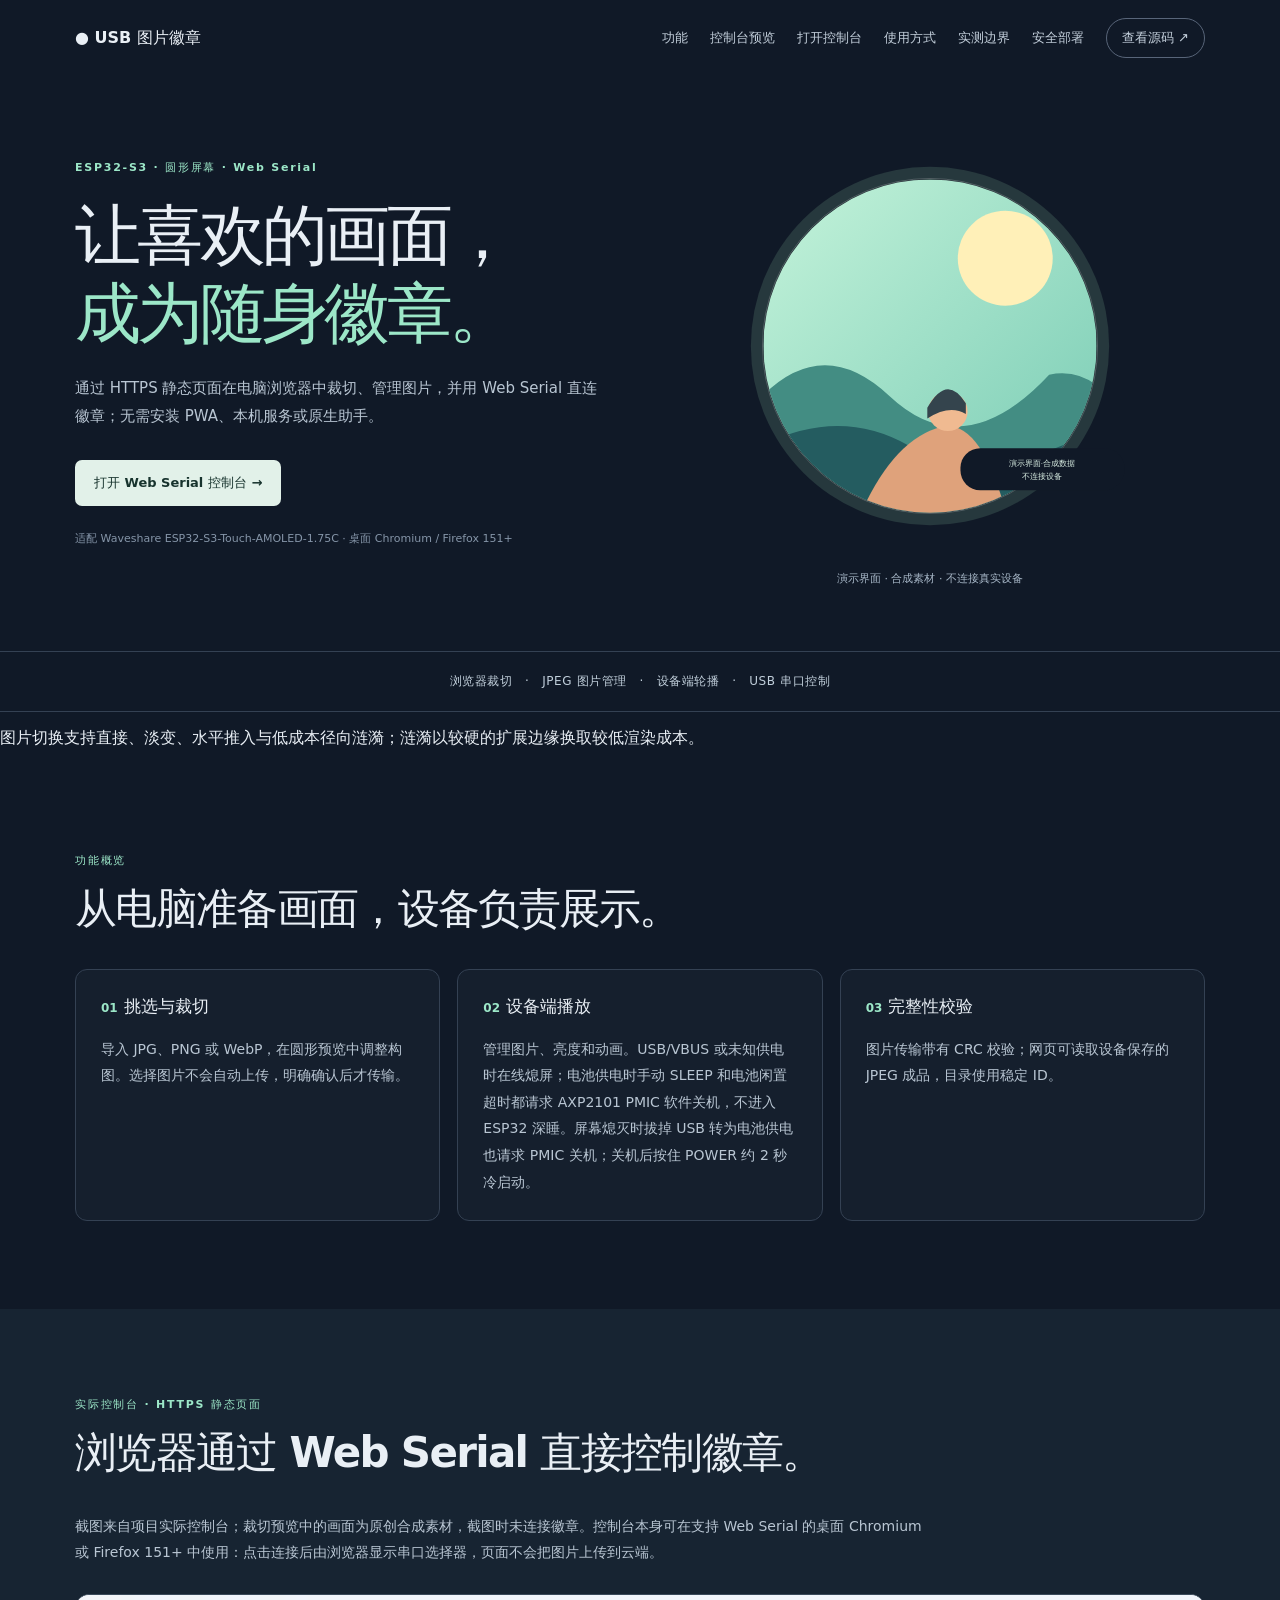
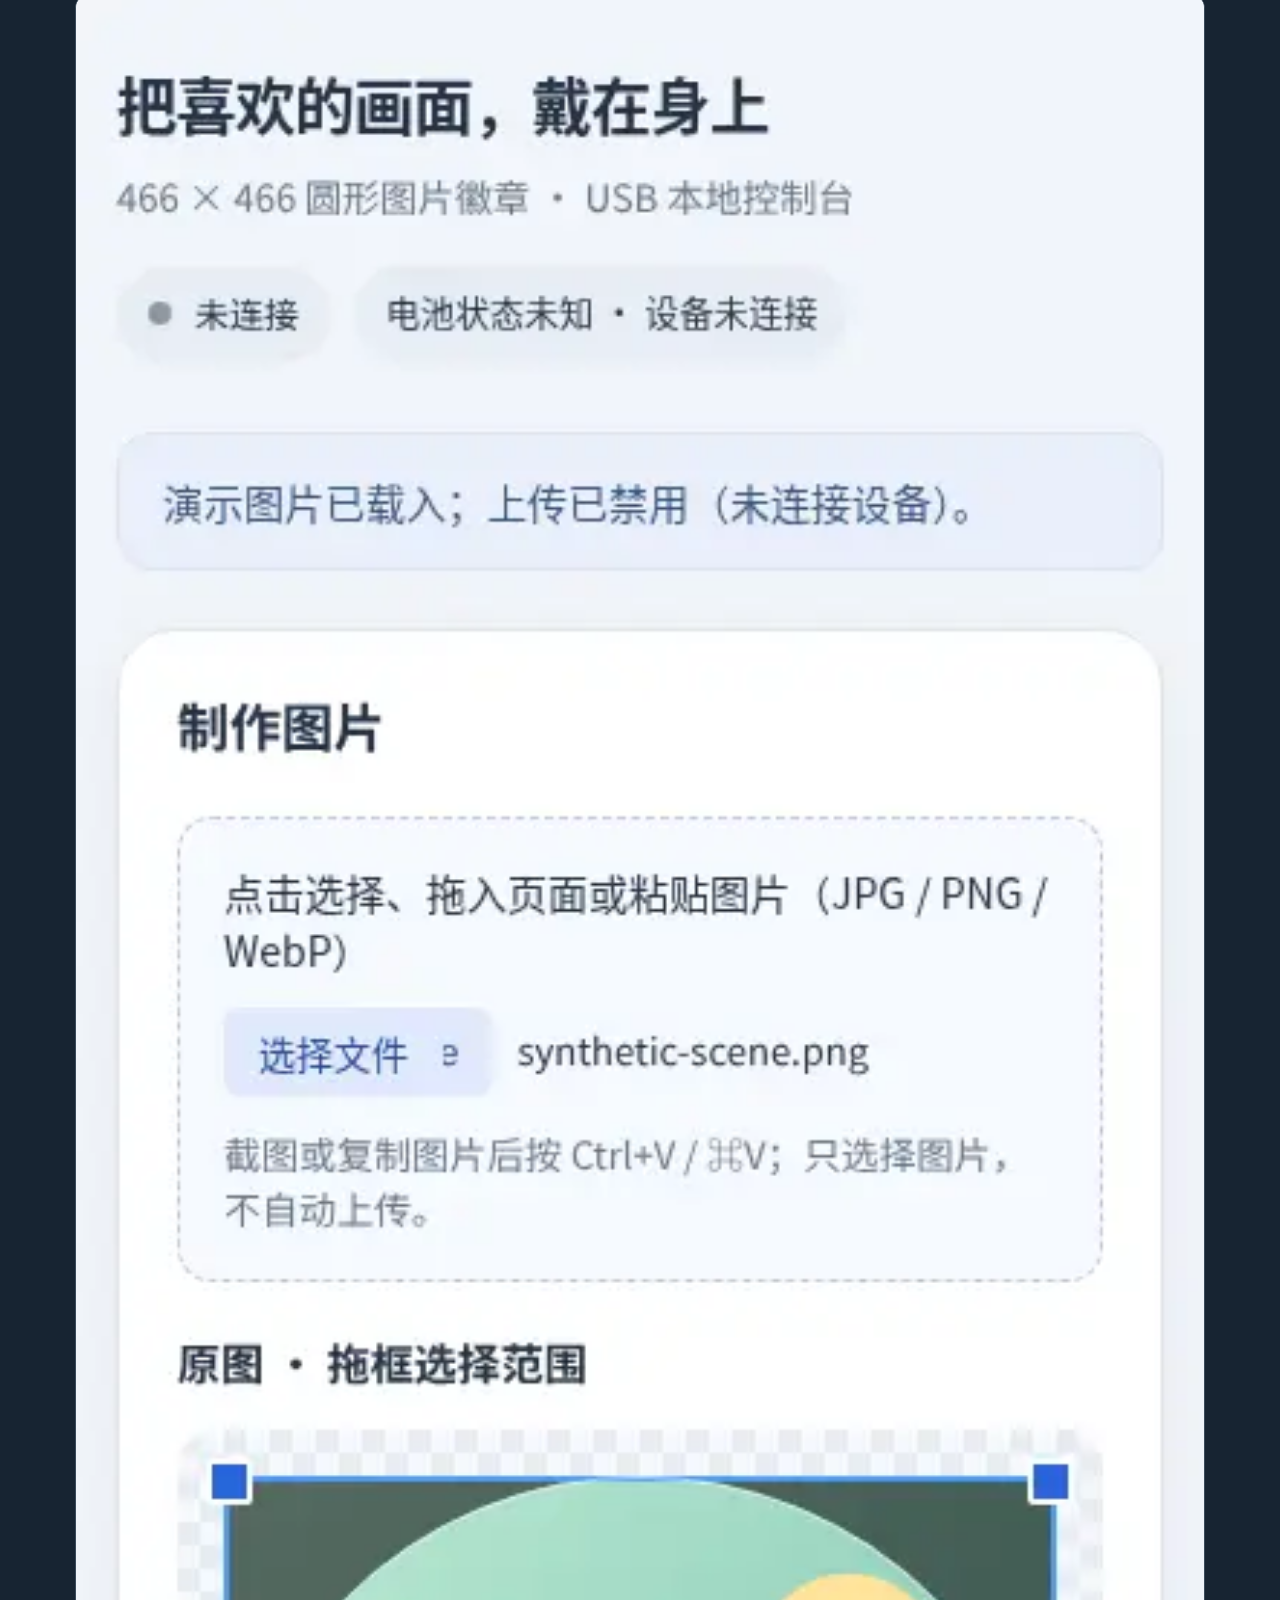
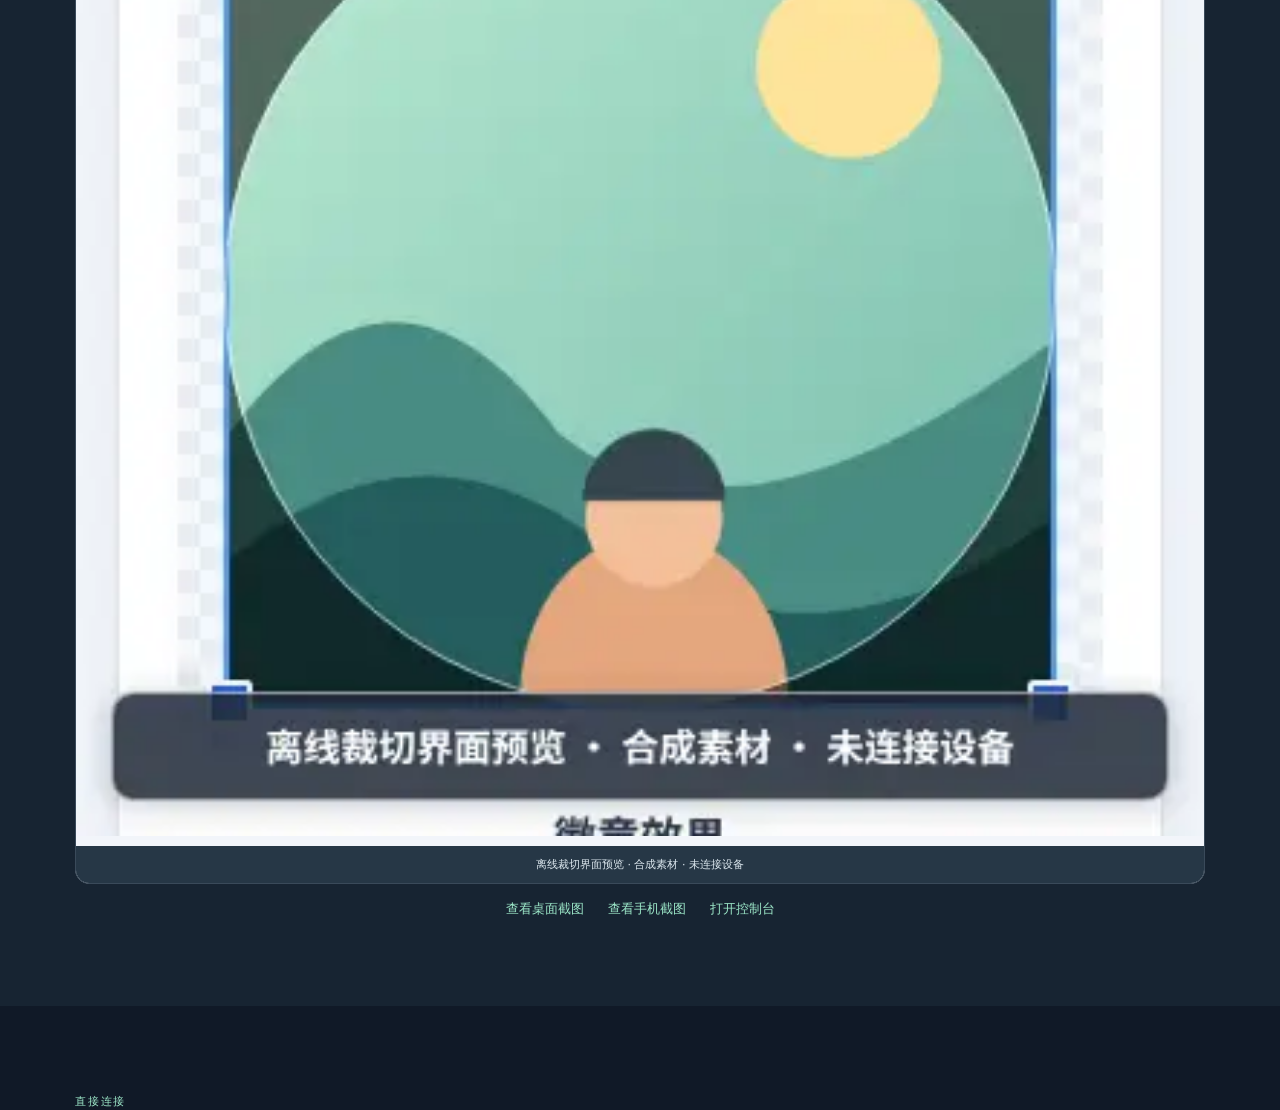
==== commit 2c04c47a: "feat: add power-source-aware PMIC shutdown" ====
--- a/docs/index.html
+++ b/docs/index.html
@@ -51,7 +51,7 @@
         </article>
         <article>
           <h3><span>02</span> 设备端播放</h3>
-          <p>管理图片、亮度、动画与熄屏。轮播由固件执行，关闭电脑服务后仍可继续。</p>
+          <p>管理图片、亮度和动画。USB/VBUS 或未知供电时在线熄屏；电池供电时手动 SLEEP 和电池闲置超时都请求 AXP2101 PMIC 软件关机，不进入 ESP32 深睡。屏幕熄灭时拔掉 USB 转为电池供电也请求 PMIC 关机；关机后按住 POWER 约 2 秒冷启动。</p>
         </article>
         <article>
           <h3><span>03</span> 完整性校验</h3>
@@ -105,6 +105,7 @@
         <div><strong>228–284 ms</strong><span>42 张自然照片解码路径实测</span></div>
       </div>
       <p>设备用 ESP32-S3 ROM 软件 TJpgDec 解码 JPEG。WebP 输入由浏览器转码，不由设备解码。解码测量含文件读取、CRC 校验及 RGB 转换；会随图片和 I/O 变化，不是性能保证。</p>
+      <p>睡眠行为依供电方式而异：USB/VBUS（包括充电器）或电源状态未知时，睡眠只关闭显示与 IMU，USB 控制保持在线；电池供电时，手动 SLEEP、USB 熄屏后拔线转为电池供电，及电池闲置超时均在当前操作完成、输入释放和 PMIC 就绪检查通过后请求 AXP2101 PMIC 软件关机，不进入 ESP32 深度睡眠，也不依赖 GPIO3 EXT0 唤醒。PMIC ONLEVEL 设为 2 秒并回读确认；关机后需按住 POWER 约 2 秒冷启动，USB 控制断开且触屏不能唤醒。电池闲置超时默认关闭（0 秒）；设备重启会清空 RAM 播放历史，PMIC 关机不保留轮播中的临时当前图片，但已保存设置仍保留。USB/未知供电熄屏仍保持在线；实际耗电变化尚未实测。</p>
     </section>
 
     <section class="section safe" id="safe">
